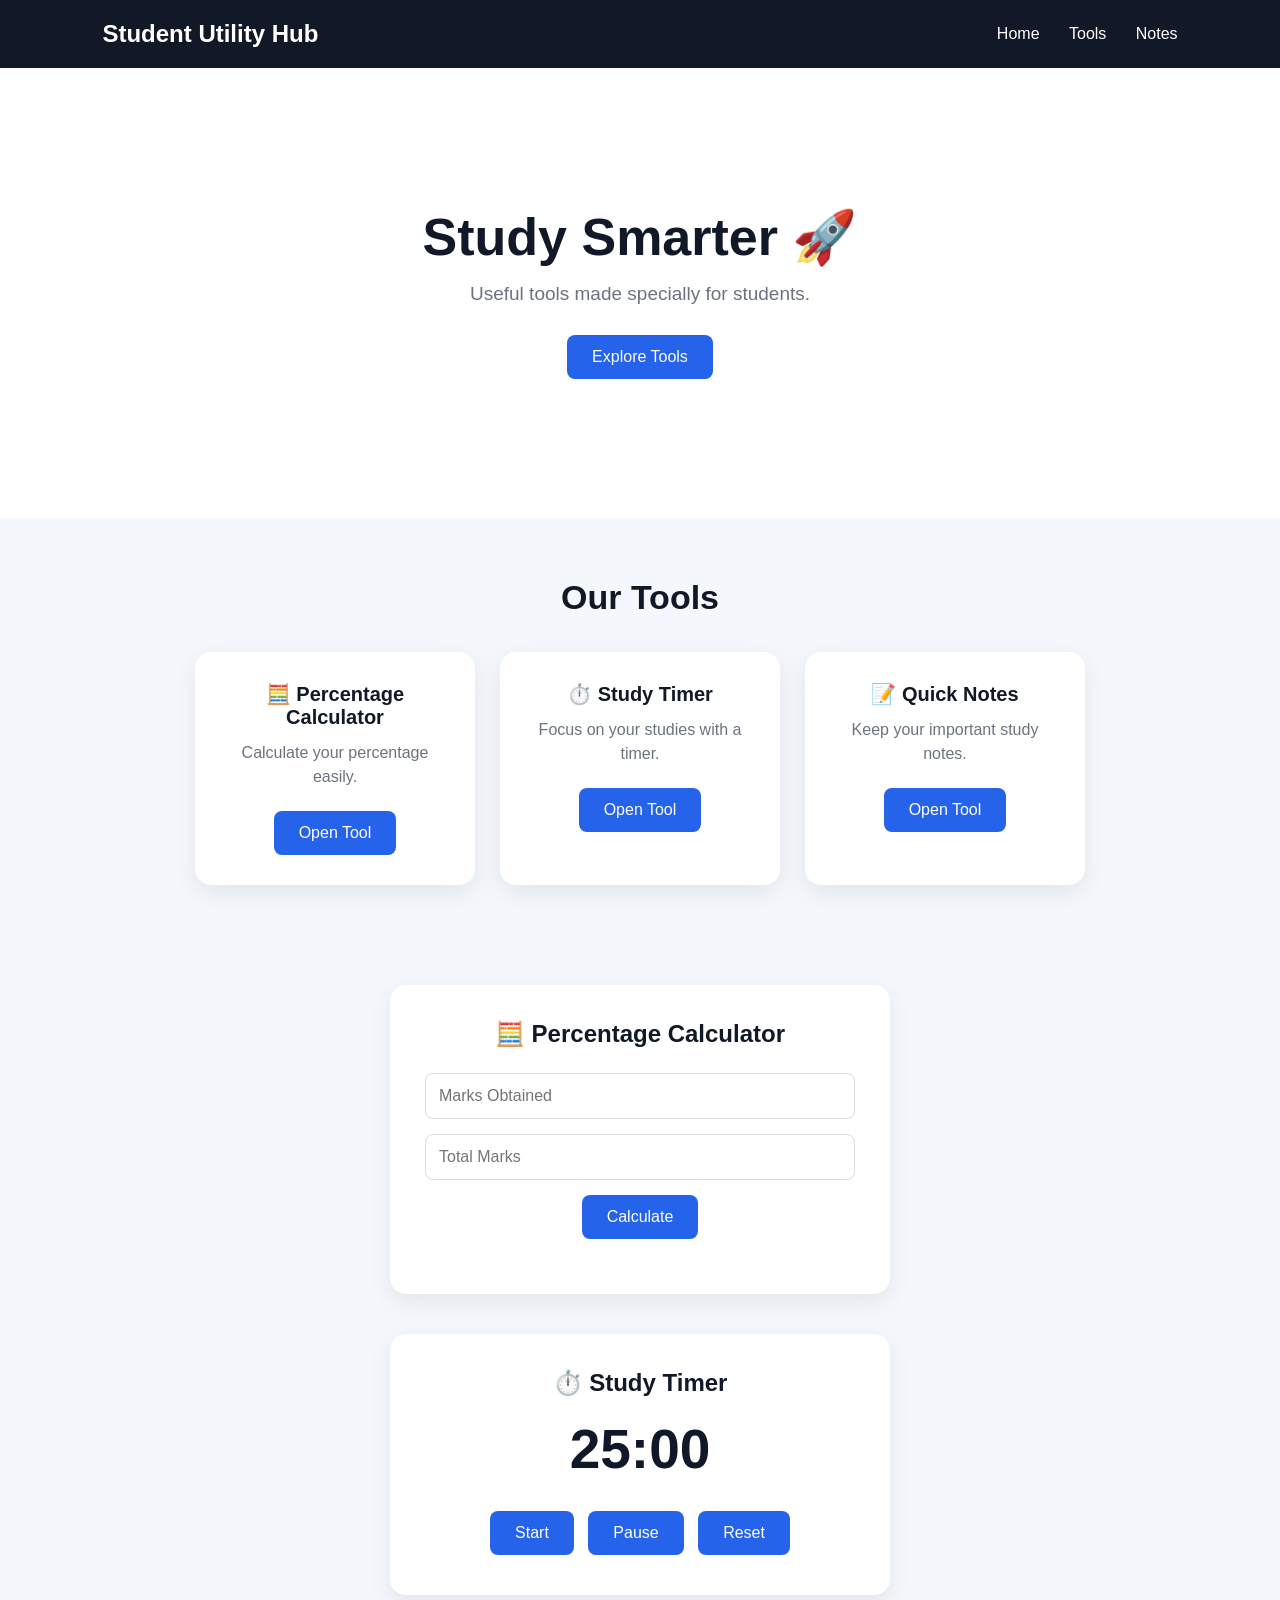
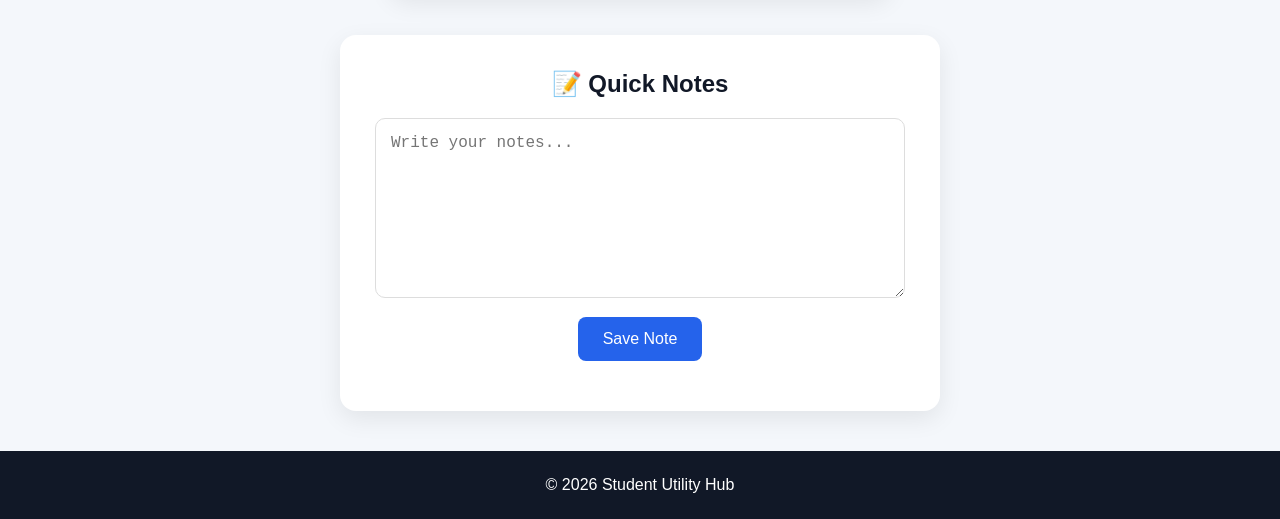
==== intel.html @ 4132728b "Add files via upload" ====
<!DOCTYPE html>
<html lang="en">

<head>
    <meta charset="UTF-8">
    <meta name="viewport" content="width=device-width, initial-scale=1.0">
    <title>Student Utility Hub</title>
    <link rel="stylesheet" href="style.css">
</head>

<body>

<header>
    <h1>Student Utility Hub</h1>

    <nav>
        <a href="#home">Home</a>
        <a href="#tools">Tools</a>
        <a href="#notes">Notes</a>
    </nav>
</header>

<main>

    <section class="hero" id="home">        <h2>Study Smarter 🚀</h2>
        <p>Useful tools made specially for students.</p>
        <button onclick="showMessage()">Explore Tools</button>
    </section>

    <section class="tools" id="tools">        <h2>Our Tools</h2>

        <div class="tool-container">

            <div class="tool-card">
                <h3>🧮 Percentage Calculator</h3>
                <p>Calculate your percentage easily.</p>
                <button>Open Tool</button>
            </div>

            <div class="tool-card">
                <h3>⏱️ Study Timer</h3>
                <p>Focus on your studies with a timer.</p>
                <button>Open Tool</button>
            </div>

            <div class="tool-card">
                <h3>📝 Quick Notes</h3>
                <p>Keep your important study notes.</p>
                <button>Open Tool</button>
            </div>

        </div>
    </section>

    <section class="calculator">
        <h2>🧮 Percentage Calculator</h2>

        <input type="number" id="obtained" placeholder="Marks Obtained">

        <input type="number" id="total" placeholder="Total Marks">

        <button onclick="calculatePercentage()">Calculate</button>

        <h3 id="result"></h3>
    </section>

    <section class="timer">
        <h2>⏱️ Study Timer</h2>

        <div id="time">25:00</div>

        <button onclick="startTimer()">Start</button>
        <button onclick="pauseTimer()">Pause</button>
        <button onclick="resetTimer()">Reset</button>
    </section>

    <section class="notes" id="notes">
        <h2>📝 Quick Notes</h2>

        <textarea id="noteText" placeholder="Write your notes..."></textarea>

        <button onclick="saveNote()">Save Note</button>

        <p id="noteStatus"></p>
    </section>

</main>

<footer>
    <p>© 2026 Student Utility Hub</p>
</footer>

<script src="script.js"></script>

</body>
</html>
---- style.css ----
.notes {
    background: white;
    max-width: 600px;
    margin: 40px auto;
    padding: 35px;
    text-align: center;
    border-radius: 16px;
    box-shadow: 0 8px 25px rgba(0,0,0,0.08);
/* FINAL POLISH */

nav a {
    transition: 0.3s;
}

nav a:hover {
    opacity: 0.7;
}

.tool-card,
.calculator,
.timer,
.notes {
    transition: 0.3s;
}

.tool-card:hover,
.calculator:hover,
.timer:hover,
.notes:hover {
    transform: translateY(-5px);
}

input:focus,
textarea:focus {
    outline: 2px solid #2563eb;
    border-color: #2563eb;
}

@media (max-width: 600px) {

    header {
        padding: 20px;
    }

    header h1 {
        font-size: 22px;
    }

    nav {
        margin-top: 10px;
    }

    nav a {
        margin: 0 6px;
        font-size: 14px;
    }

    .hero h2 {
        font-size: 36px;
    }

    .hero {
        padding: 60px 15px;
    }

    .tool-card {
        width: 100%;
    }

    .calculator,
    .timer,
    .notes {
        margin-left: 15px;
        margin-right: 15px;
    }

    #time {
        font-size: 45px;
    }
}
}

.notes h2 {
    margin-bottom: 20px;
}

.notes textarea {
    width: 100%;
    height: 180px;
    padding: 15px;
    border: 1px solid #ddd;
    border-radius: 10px;
    resize: vertical;
    font-size: 16px;
    margin-bottom: 15px;
}

#noteStatus {
    margin-top: 15px;
    font-weight: bold;
}
* {
    margin: 0;
    padding: 0;
    box-sizing: border-box;
}

body {
    font-family: Arial, sans-serif;
    background: #f4f7fb;
    color: #111827;
}

header {
    background: #111827;
    color: white;
    padding: 20px 8%;
    display: flex;
    justify-content: space-between;
    align-items: center;
}

header h1 {
    font-size: 24px;
}

nav a {
    color: white;
    text-decoration: none;
    margin-left: 25px;
}

.hero {
    min-height: 450px;
    display: flex;
    flex-direction: column;
    justify-content: center;
    align-items: center;
    text-align: center;
    padding: 40px 20px;
    background: white;
}

.hero h2 {
    font-size: 52px;
    margin-bottom: 15px;
}

.hero p {
    font-size: 19px;
    color: #6b7280;
    margin-bottom: 30px;
}

button {
    background: #2563eb;
    color: white;
    border: none;
    padding: 13px 25px;
    border-radius: 8px;
    font-size: 16px;
    cursor: pointer;
}

button:hover {
    background: #1d4ed8;
}

.tools {
    padding: 60px 8%;
    text-align: center;
}

.tools h2 {
    font-size: 34px;
    margin-bottom: 35px;
}

.tool-container {
    display: flex;
    justify-content: center;
    gap: 25px;
    flex-wrap: wrap;
}

.tool-card {
    width: 280px;
    background: white;
    padding: 30px;
    border-radius: 16px;
    box-shadow: 0 8px 25px rgba(0,0,0,0.08);
    transition: 0.3s;
}

.tool-card:hover {
    transform: translateY(-8px);
}

.tool-card h3 {
    margin-bottom: 12px;
    font-size: 20px;
}

.tool-card p {
    color: #6b7280;
    margin-bottom: 22px;
    line-height: 1.5;
}

footer {
    background: #111827;
    color: white;
    text-align: center;
    padding: 25px;
    margin-top: 30px;
}

@media (max-width: 700px) {

    header {
        flex-direction: column;
        gap: 15px;
    }

    .hero h2 {
        font-size: 38px;
    }

    nav a {
        margin: 0 8px;
    }
}
.calculator {
    background: white;
    max-width: 500px;
    margin: 40px auto;
    padding: 35px;
    text-align: center;
    border-radius: 16px;
    box-shadow: 0 8px 25px rgba(0,0,0,0.08);
}

.calculator h2 {
    margin-bottom: 25px;
}

.calculator input {
    width: 100%;
    padding: 13px;
    margin-bottom: 15px;
    border: 1px solid #ddd;
    border-radius: 8px;
    font-size: 16px;
}

.calculator h3 {
    margin-top: 20px;
}
.timer {
    background: white;
    max-width: 500px;
    margin: 40px auto;
    padding: 35px;
    text-align: center;
    border-radius: 16px;
    box-shadow: 0 8px 25px rgba(0,0,0,0.08);
}

.timer h2 {
    margin-bottom: 20px;
}

#time {
    font-size: 55px;
    font-weight: bold;
    margin-bottom: 25px;
}

.timer button {
    margin: 5px;
}
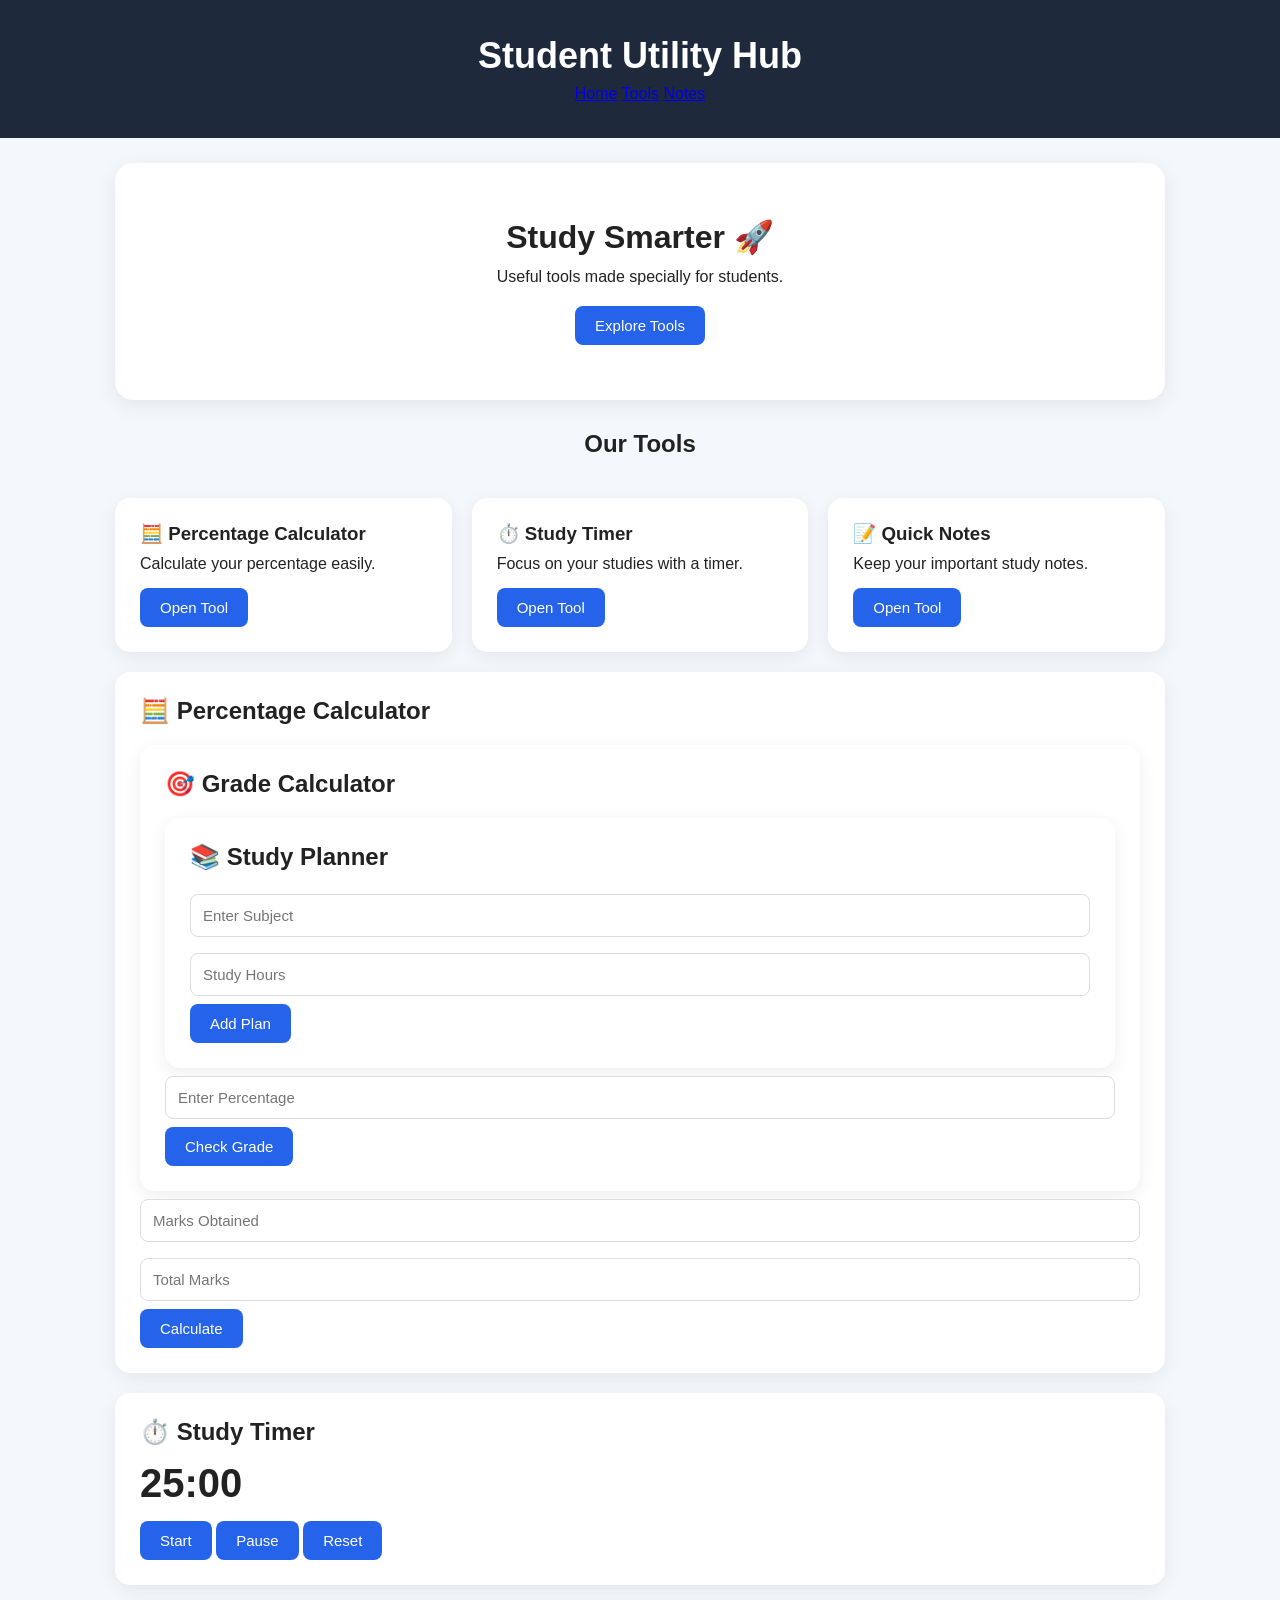
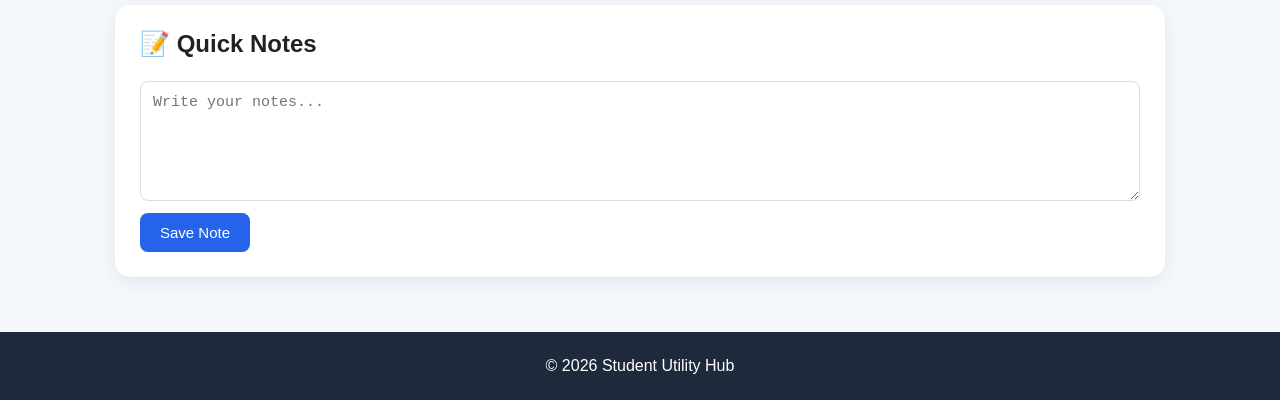
==== commit 1f5d25e4: "Add files via upload" ====
--- a/intel.html
+++ b/intel.html
@@ -54,6 +54,26 @@
 
     <section class="calculator">
         <h2>🧮 Percentage Calculator</h2>
+<section class="calculator">
+    <h2>🎯 Grade Calculator</h2>
+<section class="planner">
+    <h2>📚 Study Planner</h2>
+
+    <input type="text" id="subject" placeholder="Enter Subject">
+
+    <input type="number" id="hours" placeholder="Study Hours">
+
+    <button onclick="addPlan()">Add Plan</button>
+
+    <div id="planList"></div>
+</section>
+
+    <input type="number" id="gradeMarks" placeholder="Enter Percentage">
+
+    <button onclick="calculateGrade()">Check Grade</button>
+
+    <h3 id="gradeResult"></h3>
+</section>
 
         <input type="number" id="obtained" placeholder="Marks Obtained">
 
--- a/style.css
+++ b/style.css
@@ -1,281 +1,150 @@
-.notes {
-    background: white;
-    max-width: 600px;
-    margin: 40px auto;
-    padding: 35px;
-    text-align: center;
-    border-radius: 16px;
-    box-shadow: 0 8px 25px rgba(0,0,0,0.08);
-/* FINAL POLISH */
-
-nav a {
-    transition: 0.3s;
+* {
+    box-sizing: border-box;
+    margin: 0;
+    padding: 0;
 }
 
-nav a:hover {
-    opacity: 0.7;
+body {
+    font-family: Arial, sans-serif;
+    background: #f4f7fb;
+    color: #222;
+}
+
+header {
+    text-align: center;
+    padding: 35px 20px;
+    background: #1e293b;
+    color: white;
+}
+
+header h1 {
+    font-size: 36px;
+    margin-bottom: 8px;
+}
+
+header p {
+    font-size: 17px;
+}
+
+main {
+    max-width: 1100px;
+    margin: auto;
+    padding: 25px;
+}
+
+.hero {
+    text-align: center;
+    padding: 55px 20px;
+    background: white;
+    border-radius: 18px;
+    margin-bottom: 30px;
+    box-shadow: 0 5px 20px rgba(0,0,0,0.08);
+}
+
+.hero h2 {
+    font-size: 32px;
+    margin-bottom: 12px;
+}
+
+.hero p {
+    margin-bottom: 20px;
+}
+
+button {
+    border: none;
+    padding: 11px 20px;
+    border-radius: 8px;
+    background: #2563eb;
+    color: white;
+    cursor: pointer;
+    font-size: 15px;
+}
+
+button:hover {
+    opacity: 0.85;
+}
+
+.tools h2 {
+    text-align: center;
+    margin-bottom: 20px;
+}
+
+.tool-container {
+    display: grid;
+    grid-template-columns: repeat(3, 1fr);
+    gap: 20px;
 }
 
 .tool-card,
 .calculator,
 .timer,
-.notes {
-    transition: 0.3s;
+.notes,
+.planner {
+    background: white;
+    padding: 25px;
+    margin-top: 20px;
+    border-radius: 15px;
+    box-shadow: 0 5px 18px rgba(0,0,0,0.07);
 }
 
-.tool-card:hover,
-.calculator:hover,
-.timer:hover,
-.notes:hover {
-    transform: translateY(-5px);
+.tool-card h3 {
+    margin-bottom: 10px;
 }
 
-input:focus,
-textarea:focus {
-    outline: 2px solid #2563eb;
-    border-color: #2563eb;
+.tool-card p {
+    margin-bottom: 15px;
 }
 
-@media (max-width: 600px) {
+input,
+textarea {
+    width: 100%;
+    padding: 12px;
+    margin: 8px 0;
+    border: 1px solid #ddd;
+    border-radius: 8px;
+    font-size: 15px;
+}
 
-    header {
-        padding: 20px;
+textarea {
+    min-height: 120px;
+    resize: vertical;
+}
+
+.calculator h2,
+.timer h2,
+.notes h2,
+.planner h2 {
+    margin-bottom: 15px;
+}
+
+#time {
+    font-size: 40px;
+    font-weight: bold;
+    margin: 15px 0;
+}
+
+footer {
+    text-align: center;
+    padding: 25px;
+    margin-top: 30px;
+    background: #1e293b;
+    color: white;
+}
+
+@media (max-width: 700px) {
+    header h1 {
+        font-size: 28px;
     }
 
-    header h1 {
-        font-size: 22px;
+    main {
+        padding: 15px;
     }
 
-    nav {
-        margin-top: 10px;
-    }
-
-    nav a {
-        margin: 0 6px;
-        font-size: 14px;
+    .tool-container {
+        grid-template-columns: 1fr;
     }
 
     .hero h2 {
-        font-size: 36px;
+        font-size: 26px;
     }
-
-    .hero {
-        padding: 60px 15px;
-    }
-
-    .tool-card {
-        width: 100%;
-    }
-
-    .calculator,
-    .timer,
-    .notes {
-        margin-left: 15px;
-        margin-right: 15px;
-    }
-
-    #time {
-        font-size: 45px;
-    }
-}
-}
-
-.notes h2 {
-    margin-bottom: 20px;
-}
-
-.notes textarea {
-    width: 100%;
-    height: 180px;
-    padding: 15px;
-    border: 1px solid #ddd;
-    border-radius: 10px;
-    resize: vertical;
-    font-size: 16px;
-    margin-bottom: 15px;
-}
-
-#noteStatus {
-    margin-top: 15px;
-    font-weight: bold;
-}
-* {
-    margin: 0;
-    padding: 0;
-    box-sizing: border-box;
-}
-
-body {
-    font-family: Arial, sans-serif;
-    background: #f4f7fb;
-    color: #111827;
-}
-
-header {
-    background: #111827;
-    color: white;
-    padding: 20px 8%;
-    display: flex;
-    justify-content: space-between;
-    align-items: center;
-}
-
-header h1 {
-    font-size: 24px;
-}
-
-nav a {
-    color: white;
-    text-decoration: none;
-    margin-left: 25px;
-}
-
-.hero {
-    min-height: 450px;
-    display: flex;
-    flex-direction: column;
-    justify-content: center;
-    align-items: center;
-    text-align: center;
-    padding: 40px 20px;
-    background: white;
-}
-
-.hero h2 {
-    font-size: 52px;
-    margin-bottom: 15px;
-}
-
-.hero p {
-    font-size: 19px;
-    color: #6b7280;
-    margin-bottom: 30px;
-}
-
-button {
-    background: #2563eb;
-    color: white;
-    border: none;
-    padding: 13px 25px;
-    border-radius: 8px;
-    font-size: 16px;
-    cursor: pointer;
-}
-
-button:hover {
-    background: #1d4ed8;
-}
-
-.tools {
-    padding: 60px 8%;
-    text-align: center;
-}
-
-.tools h2 {
-    font-size: 34px;
-    margin-bottom: 35px;
-}
-
-.tool-container {
-    display: flex;
-    justify-content: center;
-    gap: 25px;
-    flex-wrap: wrap;
-}
-
-.tool-card {
-    width: 280px;
-    background: white;
-    padding: 30px;
-    border-radius: 16px;
-    box-shadow: 0 8px 25px rgba(0,0,0,0.08);
-    transition: 0.3s;
-}
-
-.tool-card:hover {
-    transform: translateY(-8px);
-}
-
-.tool-card h3 {
-    margin-bottom: 12px;
-    font-size: 20px;
-}
-
-.tool-card p {
-    color: #6b7280;
-    margin-bottom: 22px;
-    line-height: 1.5;
-}
-
-footer {
-    background: #111827;
-    color: white;
-    text-align: center;
-    padding: 25px;
-    margin-top: 30px;
-}
-
-@media (max-width: 700px) {
-
-    header {
-        flex-direction: column;
-        gap: 15px;
-    }
-
-    .hero h2 {
-        font-size: 38px;
-    }
-
-    nav a {
-        margin: 0 8px;
-    }
-}
-.calculator {
-    background: white;
-    max-width: 500px;
-    margin: 40px auto;
-    padding: 35px;
-    text-align: center;
-    border-radius: 16px;
-    box-shadow: 0 8px 25px rgba(0,0,0,0.08);
-}
-
-.calculator h2 {
-    margin-bottom: 25px;
-}
-
-.calculator input {
-    width: 100%;
-    padding: 13px;
-    margin-bottom: 15px;
-    border: 1px solid #ddd;
-    border-radius: 8px;
-    font-size: 16px;
-}
-
-.calculator h3 {
-    margin-top: 20px;
-}
-.timer {
-    background: white;
-    max-width: 500px;
-    margin: 40px auto;
-    padding: 35px;
-    text-align: center;
-    border-radius: 16px;
-    box-shadow: 0 8px 25px rgba(0,0,0,0.08);
-}
-
-.timer h2 {
-    margin-bottom: 20px;
-}
-
-#time {
-    font-size: 55px;
-    font-weight: bold;
-    margin-bottom: 25px;
-}
-
-.timer button {
-    margin: 5px;
 }
